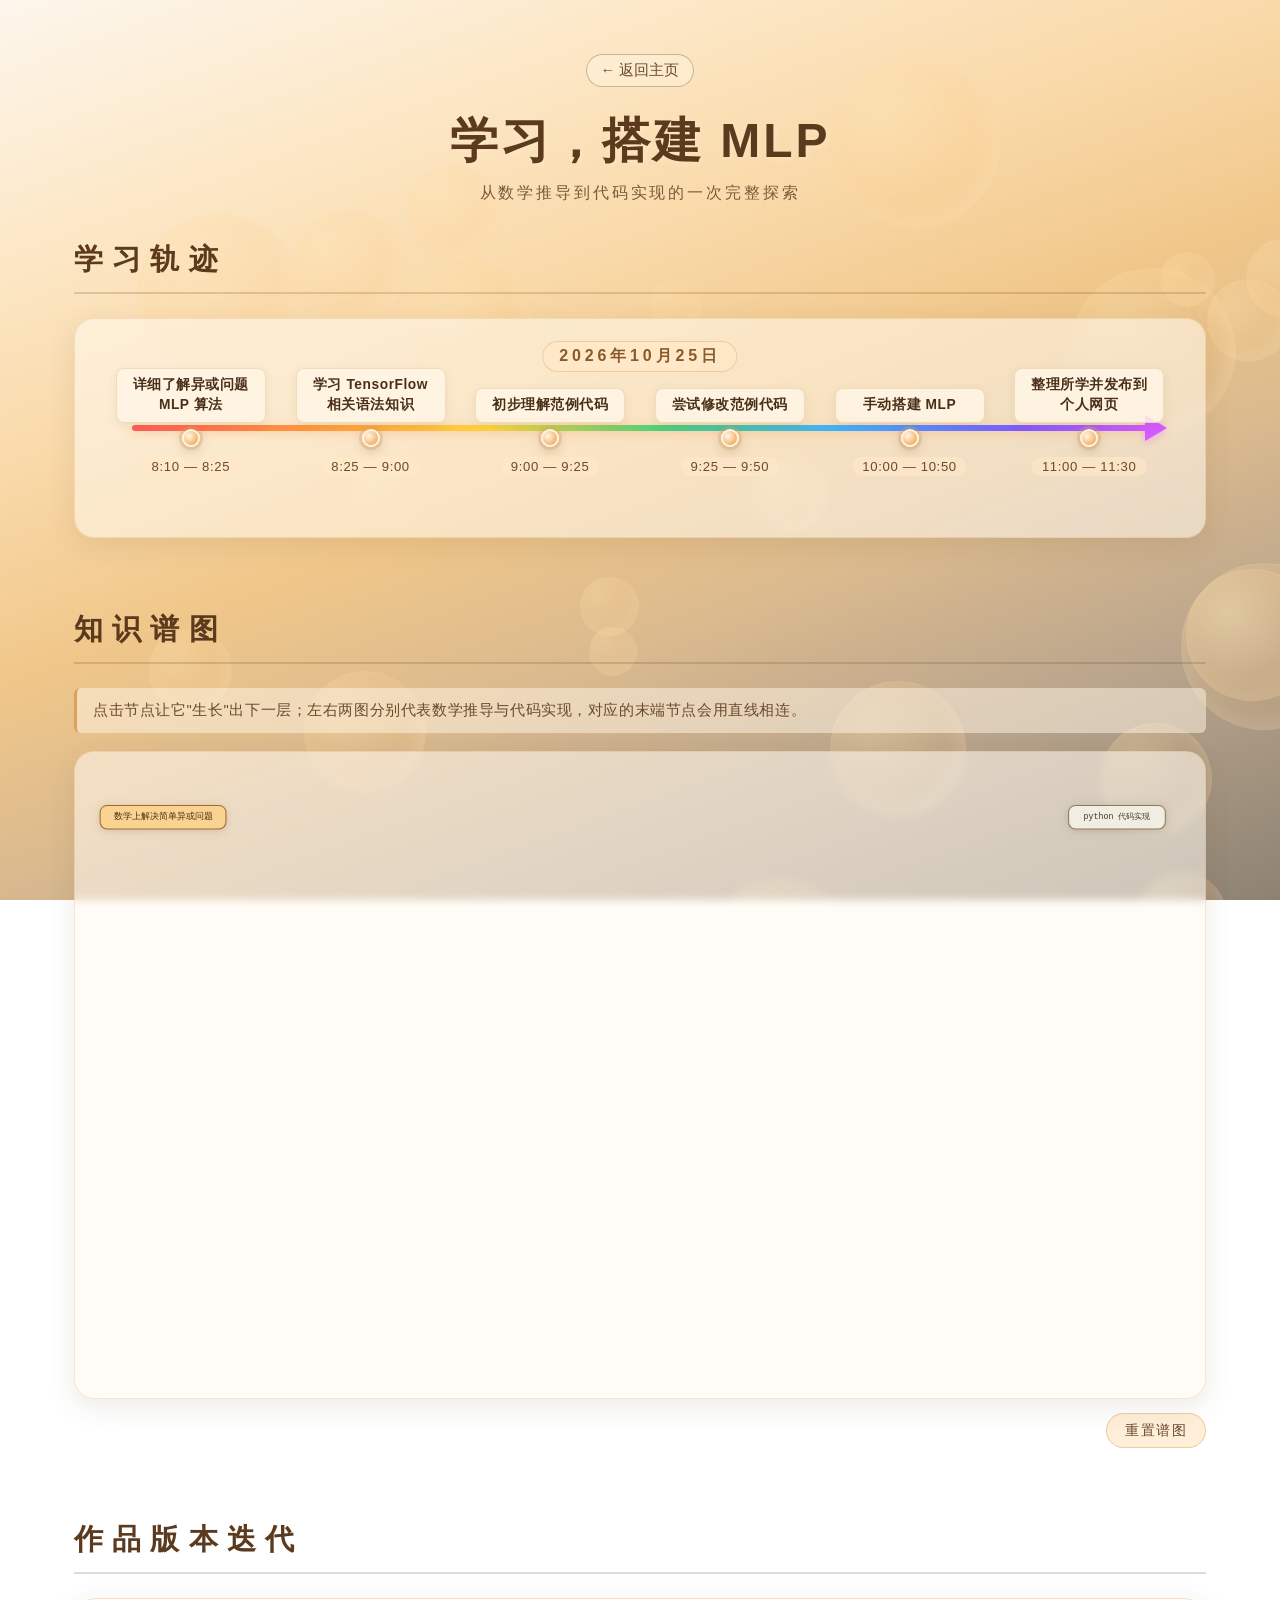
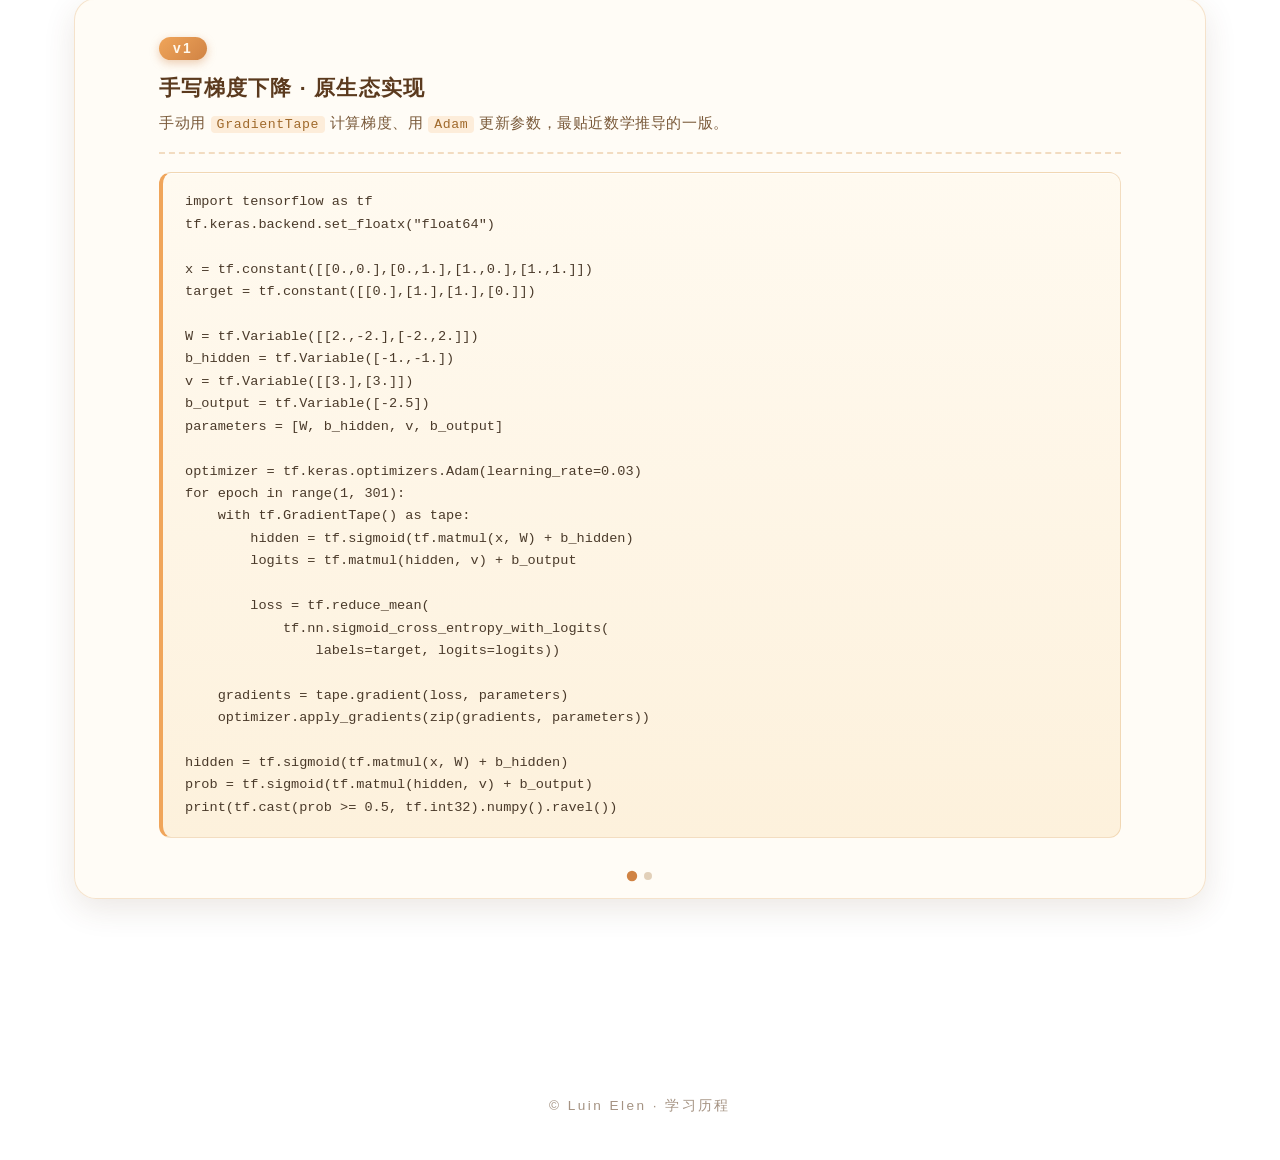
==== mlp-learning.html @ e6f8a02f "Add files via upload Add MLP learning journey page" ====
<!DOCTYPE html>
<html lang="zh-CN">
<head>
  <meta charset="UTF-8">
  <meta name="viewport" content="width=device-width, initial-scale=1.0">
  <title>学习，搭建 MLP · Luin Elen</title>
  <link rel="stylesheet" href="mlp-learning.css">
</head>
<body>

  <!-- 背景泡泡容器：JS 动态生成大小不一的泡泡 -->
  <div class="bubbles" aria-hidden="true"></div>

  <header class="mlp-hero">
    <a class="back-link" href="index.html#journey">← 返回主页</a>
    <h1 class="mlp-title">学习，搭建 MLP</h1>
    <p class="mlp-sub">从数学推导到代码实现的一次完整探索</p>
  </header>

  <main class="mlp-main">

    <!-- ============ 学习轨迹 ============ -->
    <section class="mlp-section">
      <h2 class="mlp-h2">学习轨迹</h2>

      <div class="timeline-wrap">
        <div class="timeline-date">2026年10月25日</div>

        <!-- 彩虹渐变箭头 -->
        <div class="timeline-arrow" aria-hidden="true">
          <div class="timeline-arrow-line"></div>
          <div class="timeline-arrow-head"></div>
        </div>

        <!-- 6 个等距轨迹点 -->
        <div class="timeline-track">
          <div class="timeline-item">
            <div class="timeline-label">详细了解异或问题 MLP 算法</div>
            <div class="timeline-dot"></div>
            <div class="timeline-time">8:10 — 8:25</div>
          </div>
          <div class="timeline-item">
            <div class="timeline-label">学习 TensorFlow 相关语法知识</div>
            <div class="timeline-dot"></div>
            <div class="timeline-time">8:25 — 9:00</div>
          </div>
          <div class="timeline-item">
            <div class="timeline-label">初步理解范例代码</div>
            <div class="timeline-dot"></div>
            <div class="timeline-time">9:00 — 9:25</div>
          </div>
          <div class="timeline-item">
            <div class="timeline-label">尝试修改范例代码</div>
            <div class="timeline-dot"></div>
            <div class="timeline-time">9:25 — 9:50</div>
          </div>
          <div class="timeline-item">
            <div class="timeline-label">手动搭建 MLP</div>
            <div class="timeline-dot"></div>
            <div class="timeline-time">10:00 — 10:50</div>
          </div>
          <div class="timeline-item">
            <div class="timeline-label">整理所学并发布到个人网页</div>
            <div class="timeline-dot"></div>
            <div class="timeline-time">11:00 — 11:30</div>
          </div>
        </div>
      </div>
    </section>

    <!-- ============ 知识谱图 ============ -->
    <section class="mlp-section">
      <h2 class="mlp-h2">知识谱图</h2>
      <p class="mlp-hint">点击节点让它"生长"出下一层；左右两图分别代表数学推导与代码实现，对应的末端节点会用直线相连。</p>
      <div class="graph-wrap">
        <svg id="knowledge-graph" class="knowledge-graph" viewBox="0 0 1600 900" preserveAspectRatio="xMidYMid meet" role="img" aria-label="MLP 知识谱图"></svg>
      </div>
      <div class="graph-legend">
        <button id="graph-reset" class="graph-reset" type="button">重置谱图</button>
      </div>
    </section>

    <!-- ============ 作品版本迭代 ============ -->
    <section class="mlp-section">
      <h2 class="mlp-h2">作品版本迭代</h2>

      <div class="version-carousel" id="version-carousel">
        <!-- 左 1/4 翻页热区 -->
        <button class="version-nav version-nav-prev" type="button" aria-label="上一版本" title="上一版本">
          <span class="version-nav-icon">‹</span>
        </button>

        <!-- 卡片轨道：JS 控制 translateX -->
        <div class="version-track" id="version-track">

          <!-- 第 1 代 -->
          <article class="version-card" data-version="1">
            <header class="version-header">
              <span class="version-badge">v1</span>
              <h3 class="version-title">手写梯度下降 · 原生态实现</h3>
              <p class="version-desc">手动用 <code>GradientTape</code> 计算梯度、用 <code>Adam</code> 更新参数，最贴近数学推导的一版。</p>
            </header>
            <pre class="version-code"><code>import tensorflow as tf
tf.keras.backend.set_floatx("float64")

x = tf.constant([[0.,0.],[0.,1.],[1.,0.],[1.,1.]])
target = tf.constant([[0.],[1.],[1.],[0.]])

W = tf.Variable([[2.,-2.],[-2.,2.]])
b_hidden = tf.Variable([-1.,-1.])
v = tf.Variable([[3.],[3.]])
b_output = tf.Variable([-2.5])
parameters = [W, b_hidden, v, b_output]

optimizer = tf.keras.optimizers.Adam(learning_rate=0.03)
for epoch in range(1, 301):
    with tf.GradientTape() as tape:
        hidden = tf.sigmoid(tf.matmul(x, W) + b_hidden)
        logits = tf.matmul(hidden, v) + b_output

        loss = tf.reduce_mean(
            tf.nn.sigmoid_cross_entropy_with_logits(
                labels=target, logits=logits))

    gradients = tape.gradient(loss, parameters)
    optimizer.apply_gradients(zip(gradients, parameters))

hidden = tf.sigmoid(tf.matmul(x, W) + b_hidden)
prob = tf.sigmoid(tf.matmul(hidden, v) + b_output)
print(tf.cast(prob &gt;= 0.5, tf.int32).numpy().ravel())</code></pre>
          </article>

          <!-- 第 2 代 -->
          <article class="version-card" data-version="2">
            <header class="version-header">
              <span class="version-badge">v2</span>
              <h3 class="version-title">Keras Sequential · 高层封装</h3>
              <p class="version-desc">改用 <code>Sequential</code> 与 <code>Dense</code> 层，把训练循环交给 <code>model.fit</code>，代码更简洁。</p>
            </header>
            <pre class="version-code"><code>import tensorflow as tf

tf.keras.backend.set_floatx("float64")

x = tf.constant([[0.,0.], [0.,1.], [1.,0.], [1.,1.]], dtype=tf.float64)
target = tf.constant([[0.], [1.], [1.], [0.]], dtype=tf.float64)

model = tf.keras.Sequential([
    tf.keras.layers.Dense(units=2, activation='sigmoid', input_shape=(2,)),
    tf.keras.layers.Dense(units=1, activation=None)
])

model.compile(
    optimizer=tf.keras.optimizers.Adam(learning_rate=0.03),
    loss=tf.keras.losses.BinaryCrossentropy(from_logits=True)
)

model.fit(x, target, epochs=300, verbose=0)

logits = model(x)
prob = tf.sigmoid(logits)
pred = tf.cast(prob &gt;= 0.5, tf.int32)
print(pred.numpy().ravel())</code></pre>
          </article>

        </div>

        <!-- 右 1/4 翻页热区 -->
        <button class="version-nav version-nav-next" type="button" aria-label="下一版本" title="下一版本">
          <span class="version-nav-icon">›</span>
        </button>

        <!-- 页码指示 -->
        <div class="version-dots" id="version-dots" aria-hidden="true"></div>
      </div>
    </section>

  </main>

  <footer class="mlp-footer">© Luin Elen · 学习历程</footer>

  <script src="mlp-learning.js"></script>
</body>
</html>
---- mlp-learning.css ----
/* ==========================================================
   学习，搭建 MLP · mlp-learning.css
   主题：橙 / 黄 / 灰 暖色调
   背景：大小不一的漂浮泡泡
   ========================================================== */

* {
  margin: 0;
  padding: 0;
  box-sizing: border-box;
}

html {
  scroll-behavior: smooth;
}

body {
  font-family: "Segoe UI", "PingFang SC", "Microsoft YaHei", "Helvetica Neue", Arial, sans-serif;
  color: #3a2c22;
  min-height: 100vh;
  overflow-x: hidden;
  /* 暖色主背景：橙 → 黄 → 灰 的柔和渐变 */
  background: linear-gradient(160deg,
      #fdf6ec 0%,
      #fce8c8 18%,
      #f9d9a8 35%,
      #f0c78a 50%,
      #d9b98e 65%,
      #b8a48c 80%,
      #8d8272 100%);
  background-attachment: fixed;
}

/* ============ 背景泡泡 ============ */
.bubbles {
  position: fixed;
  inset: 0;
  z-index: 0;
  pointer-events: none;
  overflow: hidden;
}

.bubble {
  position: absolute;
  border-radius: 50%;
  background: radial-gradient(circle at 30% 30%,
      rgba(255, 230, 180, 0.55),
      rgba(255, 200, 130, 0.28) 55%,
      rgba(255, 180, 110, 0.12));
  border: 1px solid rgba(255, 220, 170, 0.35);
  box-shadow: inset -6px -8px 18px rgba(255, 240, 210, 0.35);
  opacity: 0.55;
  animation: bubble-float var(--dur, 18s) ease-in-out var(--delay, 0s) infinite alternate;
}

@keyframes bubble-float {
  0% {
    transform: translate(0, 0) scale(1);
  }
  50% {
    transform: translate(var(--dx, 30px), -40px) scale(1.05);
  }
  100% {
    transform: translate(calc(var(--dx, 30px) * -1), -80px) scale(0.98);
  }
}

/* ============ 顶部标题 ============ */
.mlp-hero {
  position: relative;
  z-index: 1;
  padding: 6vh 5vw 4vh;
  text-align: center;
}

.back-link {
  display: inline-block;
  margin-bottom: 1.4rem;
  padding: 6px 14px;
  font-size: 0.92rem;
  color: #6b4a2c;
  text-decoration: none;
  border: 1px solid rgba(107, 74, 44, 0.35);
  border-radius: 999px;
  background: rgba(255, 244, 224, 0.45);
  backdrop-filter: blur(4px);
  transition: background 0.25s ease, transform 0.25s ease;
}

.back-link:hover {
  background: rgba(255, 244, 224, 0.85);
  transform: translateX(-3px);
}

.mlp-title {
  font-size: clamp(1.9rem, 4.5vw, 3rem);
  font-weight: 700;
  letter-spacing: 0.06em;
  color: #5b3a1e;
  text-shadow: 2px 2px 6px rgba(255, 235, 200, 0.6);
}

.mlp-sub {
  margin-top: 0.6rem;
  font-size: 1rem;
  letter-spacing: 0.18em;
  color: #7a5a3a;
}

/* ============ 主体布局 ============ */
.mlp-main {
  position: relative;
  z-index: 1;
  max-width: 1180px;
  margin: 0 auto;
  padding: 0 24px 8vh;
}

.mlp-section {
  margin-bottom: 8vh;
}

.mlp-h2 {
  font-size: clamp(1.3rem, 2.6vw, 1.8rem);
  font-weight: 600;
  letter-spacing: 0.32em;
  color: #5b3a1e;
  padding-bottom: 12px;
  border-bottom: 2px solid rgba(91, 58, 30, 0.18);
  margin-bottom: 24px;
}

.mlp-hint {
  font-size: 0.92rem;
  color: #6b4a2c;
  letter-spacing: 0.04em;
  line-height: 1.7;
  margin-bottom: 18px;
  padding: 10px 16px;
  background: rgba(255, 246, 230, 0.5);
  border-left: 3px solid #d9a25f;
  border-radius: 6px;
}

/* ============ 学习轨迹：彩虹箭头 ============ */
.timeline-wrap {
  position: relative;
  padding: 90px 30px 70px;
  background: rgba(255, 250, 240, 0.55);
  border-radius: 20px;
  border: 1px solid rgba(217, 162, 95, 0.25);
  box-shadow: 0 8px 28px rgba(91, 58, 30, 0.10);
  backdrop-filter: blur(4px);
}

.timeline-date {
  position: absolute;
  top: 22px;
  left: 50%;
  transform: translateX(-50%);
  font-size: 1rem;
  font-weight: 600;
  letter-spacing: 0.24em;
  color: #8a5a2a;
  padding: 4px 16px;
  background: rgba(255, 232, 200, 0.7);
  border-radius: 999px;
  border: 1px solid rgba(217, 162, 95, 0.4);
}

/* 横向彩虹渐变线 + 右侧箭头 */
.timeline-arrow {
  position: absolute;
  top: 50%;
  left: 5%;
  right: 5%;
  height: 6px;
  transform: translateY(-50%);
}

.timeline-arrow-line {
  position: absolute;
  inset: 0;
  border-radius: 3px;
  background: linear-gradient(90deg,
      #ff5b5b 0%,
      #ff9a3d 18%,
      #ffd23d 35%,
      #4cd07a 52%,
      #3fb0ff 70%,
      #7b5bff 87%,
      #d45bff 100%);
  box-shadow: 0 2px 10px rgba(255, 150, 80, 0.35);
}

.timeline-arrow-head {
  position: absolute;
  right: -18px;
  top: 50%;
  transform: translateY(-50%);
  width: 0;
  height: 0;
  border-left: 22px solid #d45bff;
  border-top: 13px solid transparent;
  border-bottom: 13px solid transparent;
  filter: drop-shadow(0 2px 4px rgba(212, 91, 255, 0.4));
}

/* 6 个等距轨迹点 */
.timeline-track {
  position: relative;
  display: flex;
  justify-content: space-between;
  gap: 8px;
  margin-top: 0;
}

.timeline-item {
  position: relative;
  flex: 1 1 0;
  display: flex;
  flex-direction: column;
  align-items: center;
  text-align: center;
  min-width: 0;
}

.timeline-label {
  position: absolute;
  bottom: 32px;
  left: 50%;
  transform: translateX(-50%);
  width: 150px;
  max-width: 22vw;
  font-size: 0.86rem;
  font-weight: 600;
  letter-spacing: 0.04em;
  color: #4a2f18;
  line-height: 1.5;
  word-break: break-word;
  padding: 6px 10px;
  background: rgba(255, 246, 230, 0.85);
  border-radius: 8px;
  border: 1px solid rgba(217, 162, 95, 0.3);
  box-shadow: 0 3px 10px rgba(91, 58, 30, 0.08);
}

.timeline-dot {
  width: 18px;
  height: 18px;
  border-radius: 50%;
  background: radial-gradient(circle at 35% 35%, #fff8ea, #f5b46b 70%, #d08344);
  border: 2px solid #fff3df;
  box-shadow: 0 0 0 3px rgba(217, 162, 95, 0.35),
              0 4px 12px rgba(91, 58, 30, 0.25);
  margin: 8px 0;
  z-index: 2;
}

.timeline-time {
  position: absolute;
  top: 36px;
  left: 50%;
  transform: translateX(-50%);
  font-size: 0.82rem;
  letter-spacing: 0.05em;
  color: #6b4a2c;
  background: rgba(255, 232, 200, 0.6);
  padding: 2px 10px;
  border-radius: 999px;
  white-space: nowrap;
}

/* 让点在垂直方向居中于箭头线 */
.timeline-track {
  padding: 12px 0;
}

/* ============ 知识谱图 ============ */
.graph-wrap {
  background: rgba(255, 250, 240, 0.55);
  border: 1px solid rgba(217, 162, 95, 0.25);
  border-radius: 20px;
  box-shadow: 0 8px 28px rgba(91, 58, 30, 0.10);
  backdrop-filter: blur(4px);
  padding: 12px;
  overflow-x: auto;
}

.knowledge-graph {
  display: block;
  width: 100%;
  min-width: 980px;
  height: auto;
  user-select: none;
}

.kg-node {
  cursor: pointer;
}

.kg-node rect {
  fill: #fff6e6;
  stroke: #d9a25f;
  stroke-width: 1.5;
  rx: 10;
  ry: 10;
  filter: drop-shadow(0 2px 6px rgba(91, 58, 30, 0.18));
  transition: fill 0.2s ease, stroke 0.2s ease;
}

.kg-node:hover rect {
  fill: #ffe9c8;
  stroke: #b97f3a;
}

.kg-node.kg-root rect {
  fill: #fbd391;
  stroke: #a06a2c;
  font-weight: 700;
}

.kg-node.kg-right-root rect {
  fill: #cfd6c4;
  stroke: #6e7b5c;
}

.kg-node.kg-code rect {
  fill: #f1ede2;
  stroke: #8a7a5c;
  font-family: "Consolas", "Monaco", monospace;
}

.kg-node text {
  fill: #4a2f18;
  font-size: 13px;
  font-family: "Segoe UI", "PingFang SC", "Microsoft YaHei", sans-serif;
  pointer-events: none;
}

.kg-node.kg-code text {
  font-family: "Consolas", "Monaco", monospace;
  font-size: 12px;
  fill: #3d3a2a;
}

.kg-edge {
  stroke: #b08448;
  stroke-width: 1.4;
  fill: none;
  opacity: 0.85;
}

.kg-edge.kg-edge-cross {
  stroke: #a07fb0;
  stroke-dasharray: 5 4;
  stroke-width: 1.3;
}

.kg-edge.kg-edge-link {
  stroke: #7b6dc0;
  stroke-width: 1.6;
  stroke-dasharray: 2 3;
  opacity: 0.9;
}

.kg-arrow-head {
  fill: #b08448;
}

.kg-arrow-head.kg-arrow-cross {
  fill: #a07fb0;
}

.graph-legend {
  margin-top: 14px;
  display: flex;
  justify-content: flex-end;
}

.graph-reset {
  padding: 7px 18px;
  font-size: 0.9rem;
  letter-spacing: 0.1em;
  color: #6b4a2c;
  background: rgba(255, 232, 200, 0.7);
  border: 1px solid rgba(217, 162, 95, 0.45);
  border-radius: 999px;
  cursor: pointer;
  transition: background 0.25s ease, transform 0.25s ease;
}

.graph-reset:hover {
  background: rgba(255, 226, 180, 0.95);
  transform: translateY(-1px);
}

/* ============ 作品版本迭代 · 翻页卡片 ============ */
.version-carousel {
  position: relative;
  background: rgba(255, 250, 240, 0.6);
  border: 1px solid rgba(217, 162, 95, 0.28);
  border-radius: 22px;
  box-shadow: 0 10px 32px rgba(91, 58, 30, 0.12),
              inset 0 1px 0 rgba(255, 250, 240, 0.6);
  backdrop-filter: blur(6px);
  overflow: hidden;
  min-height: 460px;
}

/* 翻页轨道：横向排列，JS 控制位移 */
.version-track {
  display: flex;
  transition: transform 0.55s cubic-bezier(0.32, 0.72, 0.24, 1);
  will-change: transform;
}

/* 单页卡片：一整页宽度 */
.version-card {
  flex: 0 0 100%;
  padding: 38px 84px 60px;
  box-sizing: border-box;
}

.version-header {
  margin-bottom: 18px;
  padding-bottom: 16px;
  border-bottom: 2px dashed rgba(217, 162, 95, 0.35);
}

.version-badge {
  display: inline-block;
  padding: 4px 14px;
  font-size: 0.86rem;
  font-weight: 700;
  letter-spacing: 0.18em;
  color: #fff8ec;
  background: linear-gradient(135deg, #f0a55a, #d08344);
  border-radius: 999px;
  box-shadow: 0 3px 10px rgba(208, 131, 68, 0.4);
  margin-bottom: 10px;
}

.version-title {
  font-size: 1.32rem;
  font-weight: 600;
  letter-spacing: 0.06em;
  color: #5b3a1e;
  margin: 4px 0 8px;
}

.version-desc {
  font-size: 0.94rem;
  color: #7a5a3a;
  letter-spacing: 0.04em;
  line-height: 1.7;
}

.version-desc code {
  font-family: "Consolas", "Monaco", monospace;
  font-size: 0.88em;
  background: rgba(240, 165, 90, 0.18);
  color: #a06a2c;
  padding: 1px 6px;
  border-radius: 4px;
}

/* 代码块：温馨米黄底 + 左侧色条 */
.version-code {
  background: linear-gradient(180deg, #fffaf0 0%, #fdf1dc 100%);
  border: 1px solid rgba(217, 162, 95, 0.32);
  border-left: 4px solid #f0a55a;
  border-radius: 12px;
  padding: 18px 22px;
  font-family: "Consolas", "Monaco", "Courier New", monospace;
  font-size: 0.85rem;
  line-height: 1.65;
  color: #4a3a2a;
  overflow-x: auto;
  box-shadow: inset 0 1px 0 rgba(255, 255, 255, 0.7);
}

.version-code code {
  display: block;
  white-space: pre;
}

/* 翻页热区：左/右 1/4 */
.version-nav {
  position: absolute;
  top: 0;
  bottom: 0;
  width: 25%;
  z-index: 5;
  border: none;
  background: transparent;
  cursor: pointer;
  padding: 0;
  display: flex;
  align-items: center;
  transition: background 0.25s ease;
  font-family: inherit;
}

.version-nav-prev {
  left: 0;
  justify-content: flex-start;
  border-radius: 22px 0 0 22px;
}

.version-nav-next {
  right: 0;
  justify-content: flex-end;
  border-radius: 0 22px 22px 0;
}

.version-nav:hover {
  background: linear-gradient(90deg,
      rgba(240, 165, 90, 0.10),
      transparent);
}

.version-nav-next:hover {
  background: linear-gradient(-90deg,
      rgba(240, 165, 90, 0.10),
      transparent);
}

.version-nav-icon {
  display: inline-flex;
  align-items: center;
  justify-content: center;
  width: 44px;
  height: 44px;
  margin: 0 18px;
  font-size: 2rem;
  font-weight: 300;
  color: #a06a2c;
  background: rgba(255, 240, 218, 0.7);
  border: 1px solid rgba(217, 162, 95, 0.4);
  border-radius: 50%;
  box-shadow: 0 4px 12px rgba(91, 58, 30, 0.12);
  opacity: 0;
  transform: scale(0.7);
  transition: opacity 0.25s ease, transform 0.25s ease;
  pointer-events: none;
}

.version-carousel:hover .version-nav-icon {
  opacity: 1;
  transform: scale(1);
}

/* 翻页热区禁用状态（到达边界时） */
.version-nav[disabled] {
  cursor: default;
  pointer-events: none;
}

/* 页码小圆点 */
.version-dots {
  position: absolute;
  bottom: 18px;
  left: 50%;
  transform: translateX(-50%);
  display: flex;
  gap: 8px;
  z-index: 6;
}

.version-dots .dot {
  width: 8px;
  height: 8px;
  border-radius: 50%;
  background: rgba(160, 106, 44, 0.3);
  transition: background 0.3s ease, transform 0.3s ease;
}

.version-dots .dot.active {
  background: #d08344;
  transform: scale(1.3);
}

/* ============ 页脚 ============ */
.mlp-footer {
  position: relative;
  z-index: 1;
  text-align: center;
  padding: 6vh 0 5vh;
  color: rgba(91, 58, 30, 0.55);
  font-size: 0.85rem;
  letter-spacing: 0.18em;
}

/* ============ 移动端适配 ============ */
@media (max-width: 720px) {
  .timeline-wrap {
    padding: 90px 16px 60px;
  }

  .timeline-label {
    font-size: 0.74rem;
    width: 110px;
  }

  .timeline-time {
    font-size: 0.7rem;
  }
}
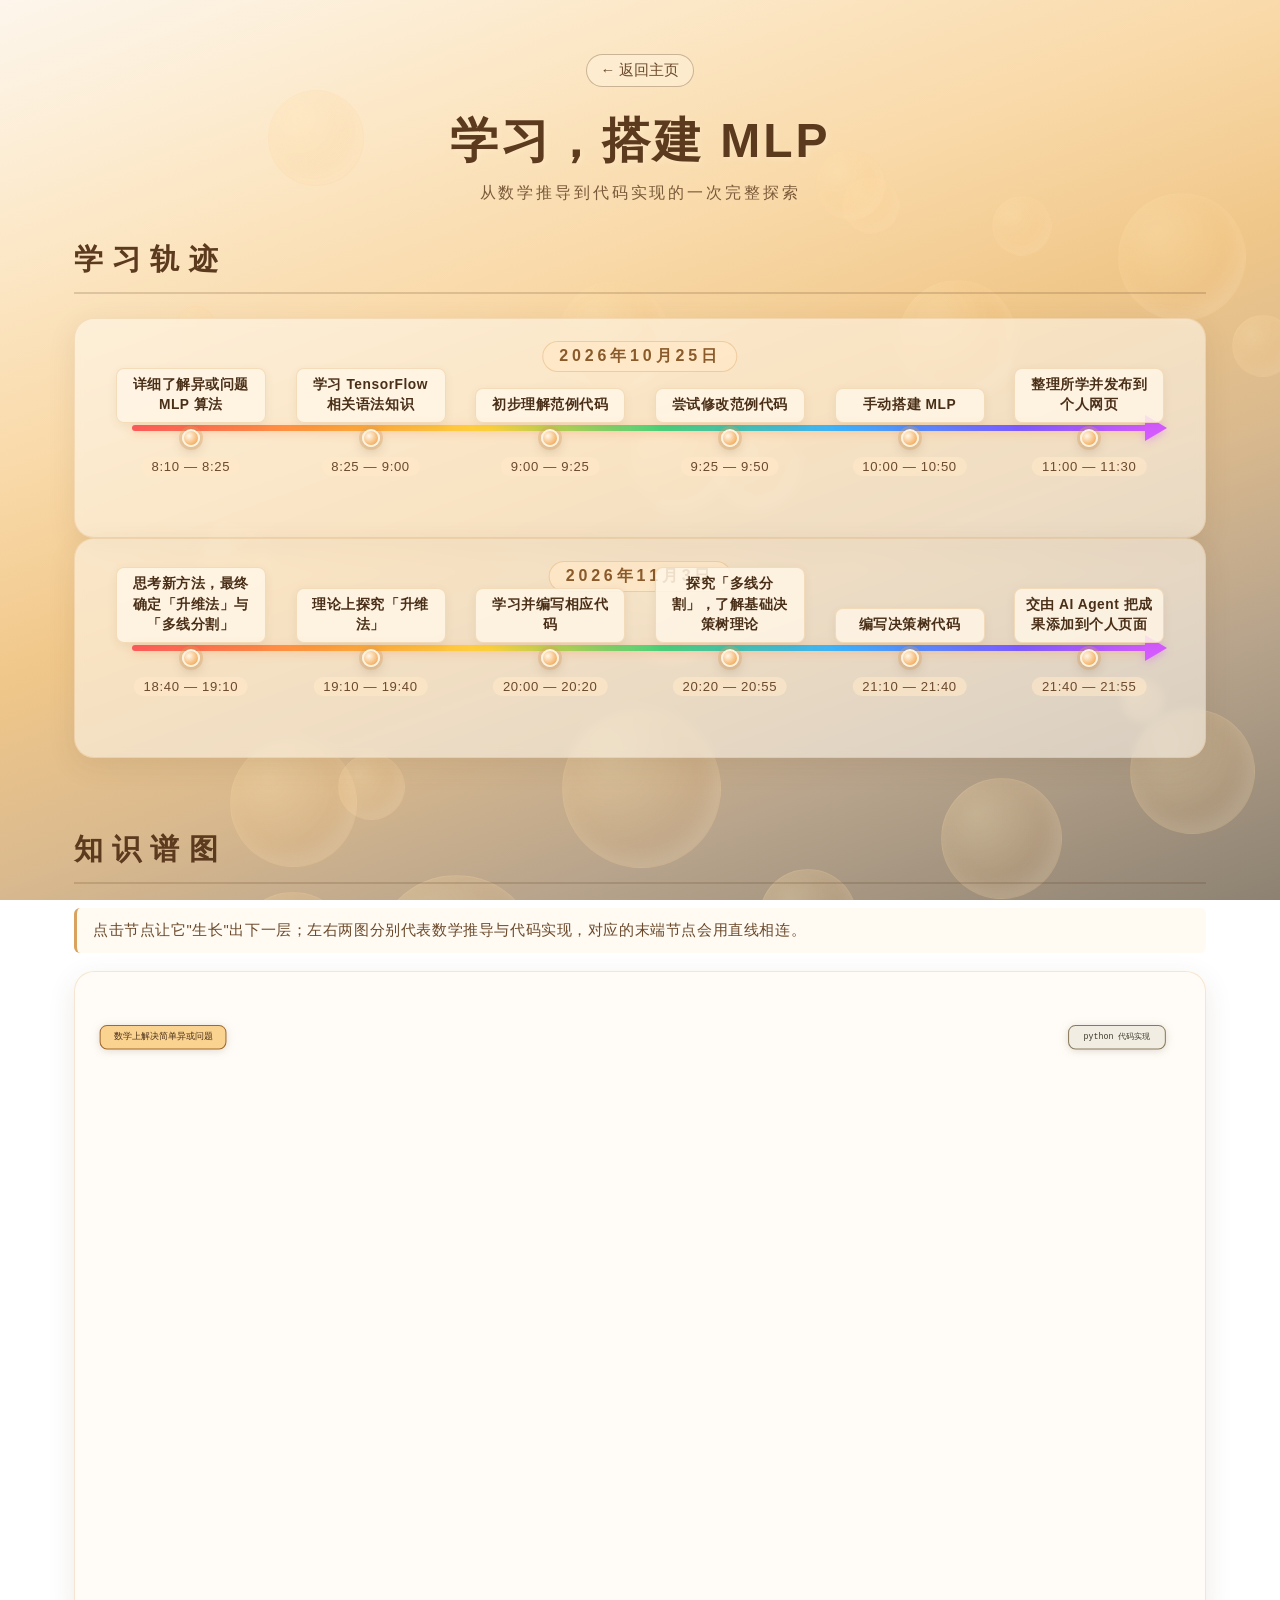
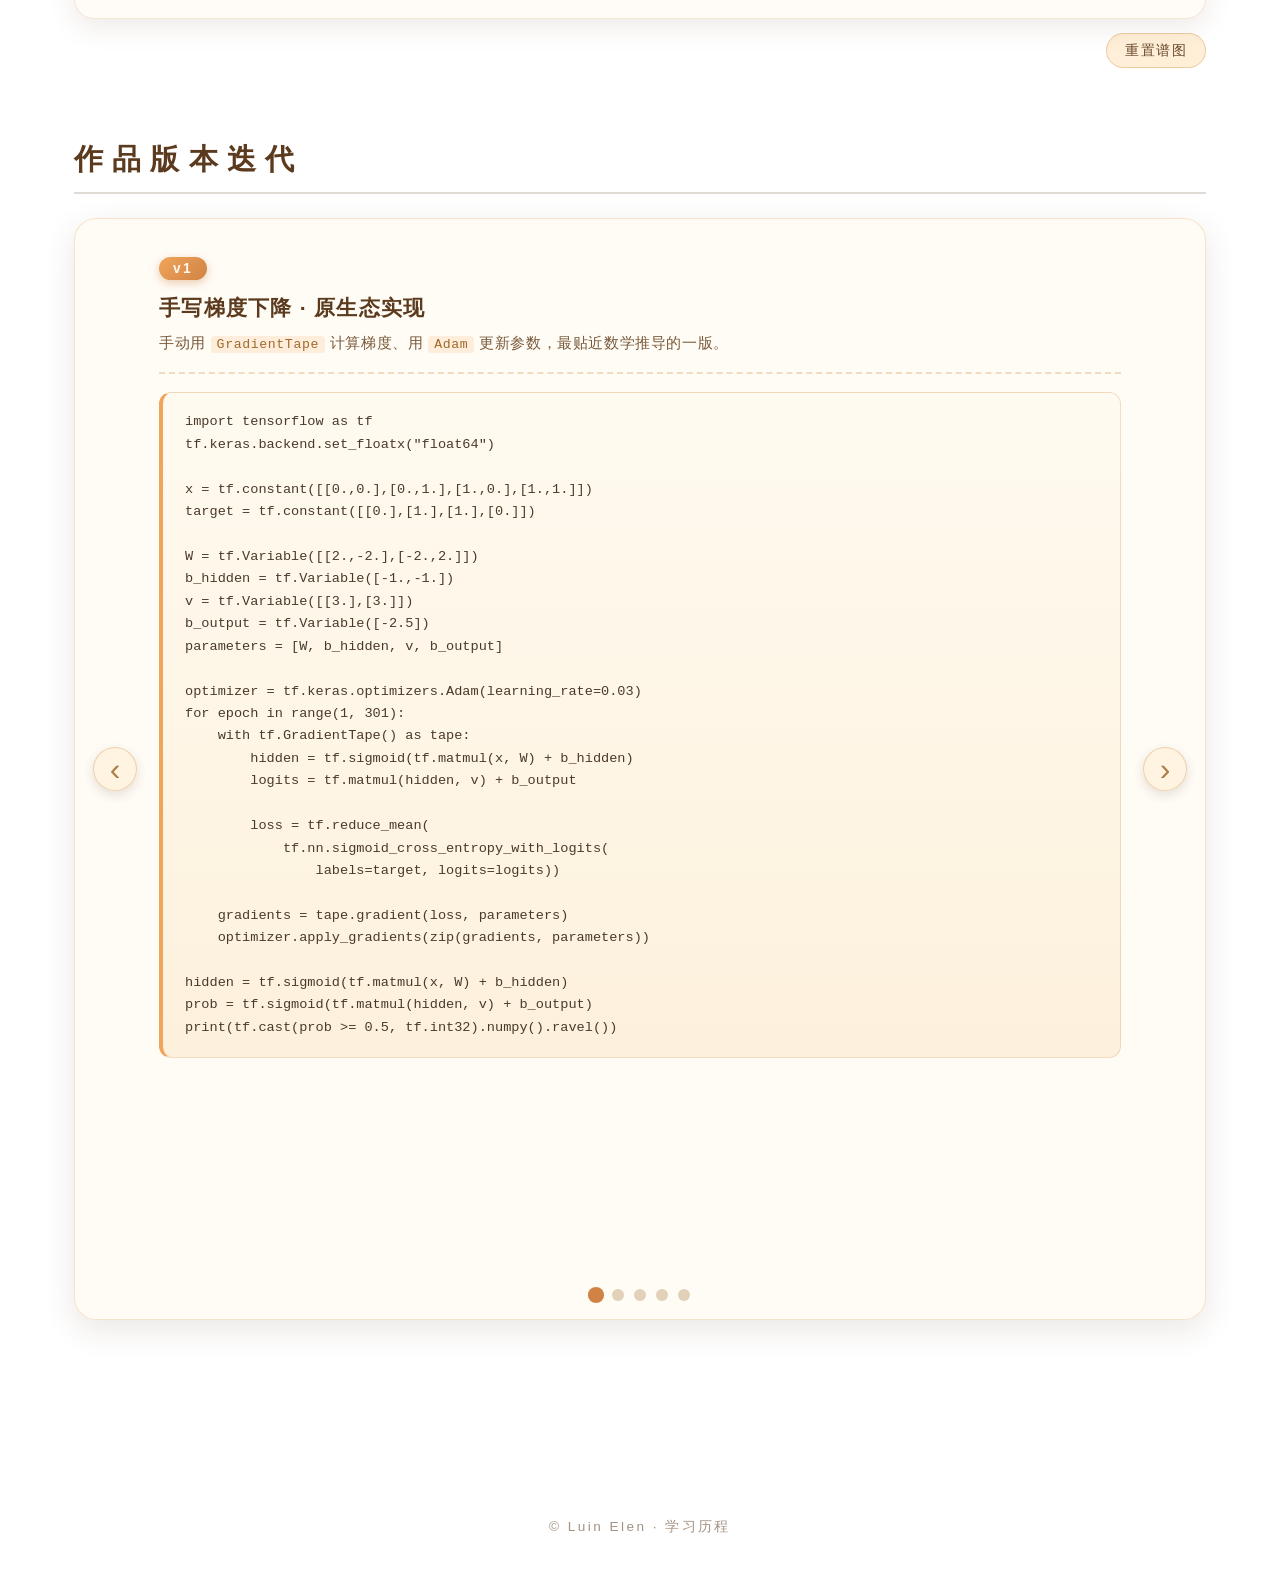
==== commit dd3ae42b: "Add files via upload" ====
--- a/mlp-learning.html
+++ b/mlp-learning.html
@@ -66,6 +66,49 @@
           </div>
         </div>
       </div>
+
+      <!-- 第二条时间线：11月3日，配色反向 -->
+      <div class="timeline-wrap timeline-wrap--alt">
+        <div class="timeline-date timeline-date--alt">2026年11月3日</div>
+
+        <div class="timeline-arrow timeline-arrow--reverse" aria-hidden="true">
+          <div class="timeline-arrow-line"></div>
+          <div class="timeline-arrow-head"></div>
+        </div>
+
+        <div class="timeline-track">
+          <div class="timeline-item">
+            <div class="timeline-label timeline-label--wide">思考新方法，最终确定「升维法」与「多线分割」</div>
+            <div class="timeline-dot timeline-dot--alt"></div>
+            <div class="timeline-time timeline-time--alt">18:40 — 19:10</div>
+          </div>
+          <div class="timeline-item">
+            <div class="timeline-label timeline-label--wide">理论上探究「升维法」</div>
+            <div class="timeline-dot timeline-dot--alt"></div>
+            <div class="timeline-time timeline-time--alt">19:10 — 19:40</div>
+          </div>
+          <div class="timeline-item">
+            <div class="timeline-label timeline-label--wide">学习并编写相应代码</div>
+            <div class="timeline-dot timeline-dot--alt"></div>
+            <div class="timeline-time timeline-time--alt">20:00 — 20:20</div>
+          </div>
+          <div class="timeline-item">
+            <div class="timeline-label timeline-label--wide">探究「多线分割」，了解基础决策树理论</div>
+            <div class="timeline-dot timeline-dot--alt"></div>
+            <div class="timeline-time timeline-time--alt">20:20 — 20:55</div>
+          </div>
+          <div class="timeline-item">
+            <div class="timeline-label timeline-label--wide">编写决策树代码</div>
+            <div class="timeline-dot timeline-dot--alt"></div>
+            <div class="timeline-time timeline-time--alt">21:10 — 21:40</div>
+          </div>
+          <div class="timeline-item">
+            <div class="timeline-label timeline-label--wide">交由 AI Agent 把成果添加到个人页面</div>
+            <div class="timeline-dot timeline-dot--alt"></div>
+            <div class="timeline-time timeline-time--alt">21:40 — 21:55</div>
+          </div>
+        </div>
+      </div>
     </section>
 
     <!-- ============ 知识谱图 ============ -->
@@ -162,6 +205,96 @@
 print(pred.numpy().ravel())</code></pre>
           </article>
 
+          <!-- 第 3 页：升维法的思考过程 -->
+          <article class="version-card version-card--prose" data-version="3">
+            <header class="version-header">
+              <span class="version-badge">思考</span>
+              <h3 class="version-title">升维法 · 思路从哪来</h3>
+              <p class="version-desc">二维平面上线性不可分，那就把点搬到更高的空间里试试。</p>
+            </header>
+            <div class="version-prose">
+              <p>我个人思考后得出一个新的解决方法——给原来在二维平面的样本点升维，使之在空间中，或许可以解出来（姑且称为「升维法」）。</p>
+              <p>面对如何升维的问题，很显然可以通过获取新的属性来增加维度，但是受限于题干信息，我无法获得新的信息，于是便开始挖掘原有 x、y 与标签之间或许有什么没用到的隐含关系。显而易见，当 x = y 时，标签为 1，反之为 0，但这是我们希望机器最终学会的规则，不可以直接使用。鉴于现实中不同的属性之间有互相的联系，我们可以使用已知的 x、y 来构造新的数据，以此模拟新属性，或许会有成效。</p>
+              <p>注意到取 x、y 之和并不能取得较好的效果，而取积、和平方、平方和都会有不错的效果。进一步探索更为普适的构造方法，由对前面的学习启发得到可以引入 sigmoid 来进行非线性扭曲，所得新数据基本上可以满足本题的需求。</p>
+              <p>考虑到在其他题目条件下扭曲后仍存在不小的共线可能，于是不再打算从二维直接到三维四点不共面，只聚焦于变换后共面的情况来打补丁，或许，可以通过让「小的更小，大的更大」的方法来实现将各个点从同一个平面中转移至同一个非平面中，姑且将上述操作称为「错裂」。如果只是线性操作，由前面探索的经验可知，往往无法成功「错裂」，于是继续使用 sigmoid 函数来进行非线性操作。</p>
+              <p>到此为止，「非线性错裂」我个人并未作数学上的论证尝试，也并未设计具体计算来进行代码实现，只是告诉了 DeepSeek，询问它「非线性错裂」的普适性如何，并得到了肯定的回答。上述讨论仅是提高多升一维的解题效率的一次探索，实际操作中可以提升多维，以此减小失败率，个人感觉已经足够了。反思后觉察到，如果升太多维度，或许会出现基础数据使用过滥而使分类器不准确的情况，但目前并不知道升多少维度合适，或许这也正是探究「错裂」的必要性。</p>
+              <p>下一页的代码实现仅是通过简单的 z = x·y 的线性升维来解决异或问题，因为个人认为这已经足够证明「升维法」的可行性。</p>
+            </div>
+          </article>
+
+          <!-- 第 4 页：v3 升维法 -->
+          <article class="version-card" data-version="4">
+            <header class="version-header">
+              <span class="version-badge">v3</span>
+              <h3 class="version-title">升维法 · 用 z = x₁·x₂ 把四点拉到三维</h3>
+              <p class="version-desc">手工构造第三个特征，把二维不可分变成三维可分，再用单层 Dense 划平面。</p>
+            </header>
+            <pre class="version-code"><code>import tensorflow as tf
+import numpy as np
+
+tf.keras.backend.set_floatx("float64")
+
+x_original = tf.constant([[0.,0.], [0.,1.], [1.,0.], [1.,1.]], dtype=tf.float64)
+y_target = tf.constant([[0.], [1.], [1.], [0.]], dtype=tf.float64)
+
+x3 = x_original[:, 0:1] * x_original[:, 1:2]
+
+x_3d = tf.concat([x_original, x3], axis=1)
+
+print("升维后的输入数据 x_3d (X1, X2, X3):")
+print(x_3d.numpy())
+print("-" * 40)
+
+model = tf.keras.Sequential([
+    tf.keras.layers.Dense(1, activation=None, input_shape=(3,))
+])
+
+model.compile(
+    optimizer=tf.keras.optimizers.Adam(learning_rate=0.1),
+    loss=tf.keras.losses.BinaryCrossentropy(from_logits=True)
+)
+
+model.fit(x_3d, y_target, epochs=200, verbose=0)
+
+logits = model(x_3d)
+prob = tf.sigmoid(logits)
+pred = tf.cast(prob &gt;= 0.5, tf.int32).numpy().ravel()
+
+print("升维后的预测结果:", pred)
+
+W, b = model.layers[0].get_weights()
+print(f"\n模型学到的平面方程参数: W={W.ravel()}, b={b}")
+print(f"平面方程: {W[0][0]:.2f}*x1 + {W[1][0]:.2f}*x2 + {W[2][0]:.2f}*x3 + {b[0]:.2f} = 0")
+print("神经网络(升维法) 预测结果:", pred)</code></pre>
+          </article>
+
+          <!-- 第 5 页：v4 多线分割 · 决策树 -->
+          <article class="version-card" data-version="5">
+            <header class="version-header">
+              <span class="version-badge">v4</span>
+              <h3 class="version-title">多线分割 · 决策树划分区域</h3>
+              <p class="version-desc">不升维，改为用多条直线切分平面，让不同区域输出同一类别。</p>
+            </header>
+            <div class="version-prose version-prose--compact">
+              <p>除了「升维法」之外，我还想到了另一种方法：我们可以通过两条直线来区分四个点，可以把整个坐标系划成三或四个区域，令其中多个区域中的点同输出即可。经过学习了解，得知「决策树流派」正符合我的想法，于是写了如下代码。</p>
+            </div>
+            <pre class="version-code"><code>from sklearn import tree
+import numpy as np
+
+x = np.array([[0.,0.], [0.,1.], [1.,0.], [1.,1.]])
+y = np.array([0, 1, 1, 0])
+
+model_tree = tree.DecisionTreeClassifier(max_depth=2)
+
+model_tree.fit(x, y)
+
+pred_tree = model_tree.predict(x)
+print("决策树(划分区域法) 预测结果:", pred_tree)
+
+print("\n决策树内部的切分逻辑：")
+print(tree.export_text(model_tree, feature_names=['x1', 'x2']))</code></pre>
+          </article>
+
         </div>
 
         <!-- 右 1/4 翻页热区 -->
--- a/mlp-learning.css
+++ b/mlp-learning.css
@@ -491,7 +491,7 @@
   top: 0;
   bottom: 0;
   width: 25%;
-  z-index: 5;
+  z-index: 8;
   border: none;
   background: transparent;
   cursor: pointer;
@@ -536,49 +536,51 @@
   font-size: 2rem;
   font-weight: 300;
   color: #a06a2c;
-  background: rgba(255, 240, 218, 0.7);
-  border: 1px solid rgba(217, 162, 95, 0.4);
+  background: rgba(255, 240, 218, 0.85);
+  border: 1px solid rgba(217, 162, 95, 0.5);
   border-radius: 50%;
-  box-shadow: 0 4px 12px rgba(91, 58, 30, 0.12);
-  opacity: 0;
-  transform: scale(0.7);
-  transition: opacity 0.25s ease, transform 0.25s ease;
+  box-shadow: 0 4px 12px rgba(91, 58, 30, 0.18);
+  opacity: 0.85; /* 常显，不依赖悬停 */
+  transition: opacity 0.25s ease, transform 0.25s ease, background 0.25s ease;
   pointer-events: none;
 }
 
-.version-carousel:hover .version-nav-icon {
+.version-nav:hover .version-nav-icon {
   opacity: 1;
-  transform: scale(1);
-}
-
-/* 翻页热区禁用状态（到达边界时） */
-.version-nav[disabled] {
-  cursor: default;
-  pointer-events: none;
-}
-
-/* 页码小圆点 */
+  transform: scale(1.06);
+  background: rgba(255, 226, 180, 1);
+}
+
+/* 页码小圆点（可点击） */
 .version-dots {
   position: absolute;
   bottom: 18px;
   left: 50%;
   transform: translateX(-50%);
   display: flex;
-  gap: 8px;
-  z-index: 6;
+  gap: 10px;
+  z-index: 9;
 }
 
 .version-dots .dot {
-  width: 8px;
-  height: 8px;
+  width: 12px;
+  height: 12px;
   border-radius: 50%;
   background: rgba(160, 106, 44, 0.3);
+  border: none;
+  cursor: pointer;
+  padding: 0;
   transition: background 0.3s ease, transform 0.3s ease;
+}
+
+.version-dots .dot:hover {
+  background: rgba(160, 106, 44, 0.6);
+  transform: scale(1.15);
 }
 
 .version-dots .dot.active {
   background: #d08344;
-  transform: scale(1.3);
+  transform: scale(1.35);
 }
 
 /* ============ 页脚 ============ */
